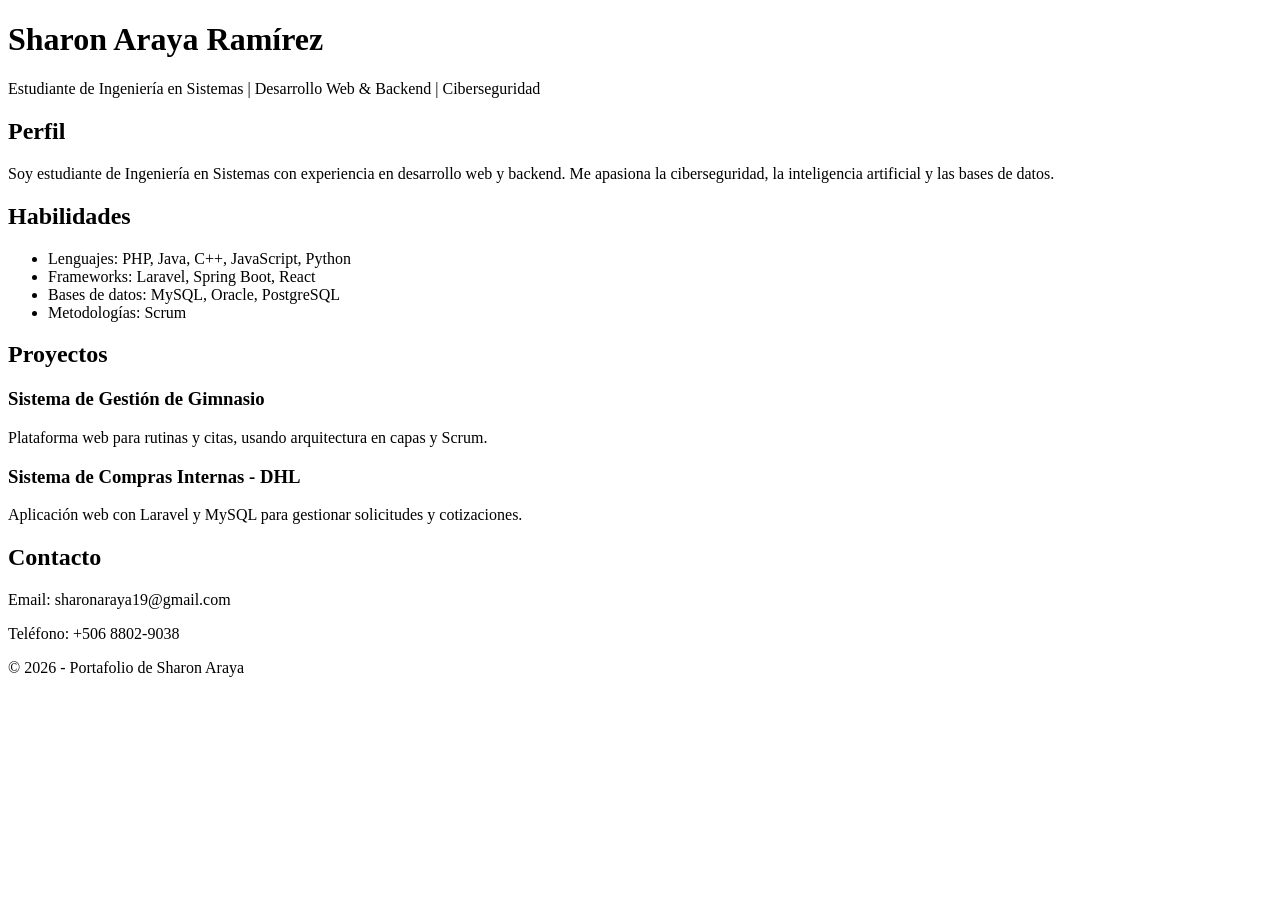
==== index.html @ aa50cae8 "index" ====
<!DOCTYPE html>
<html lang="es">
<head>
  <meta charset="UTF-8">
  <title>Portafolio - Sharon Araya</title>
</head>
<body>
  <header>
    <h1>Sharon Araya Ramírez</h1>
    <p>Estudiante de Ingeniería en Sistemas | Desarrollo Web & Backend | Ciberseguridad</p>
  </header>

  <section>
    <h2>Perfil</h2>
    <p>Soy estudiante de Ingeniería en Sistemas con experiencia en desarrollo web y backend. Me apasiona la ciberseguridad, la inteligencia artificial y las bases de datos.</p>
  </section>

  <section>
    <h2>Habilidades</h2>
    <ul>
      <li>Lenguajes: PHP, Java, C++, JavaScript, Python</li>
      <li>Frameworks: Laravel, Spring Boot, React</li>
      <li>Bases de datos: MySQL, Oracle, PostgreSQL</li>
      <li>Metodologías: Scrum</li>
    </ul>
  </section>

  <section>
    <h2>Proyectos</h2>
    <article>
      <h3>Sistema de Gestión de Gimnasio</h3>
      <p>Plataforma web para rutinas y citas, usando arquitectura en capas y Scrum.</p>
    </article>
    <article>
      <h3>Sistema de Compras Internas - DHL</h3>
      <p>Aplicación web con Laravel y MySQL para gestionar solicitudes y cotizaciones.</p>
    </article>
  </section>

  <section>
    <h2>Contacto</h2>
    <p>Email: sharonaraya19@gmail.com</p>
    <p>Teléfono: +506 8802-9038</p>
  </section>

  <footer>
    <p>© 2026 - Portafolio de Sharon Araya</p>
  </footer>
</body>
</html>
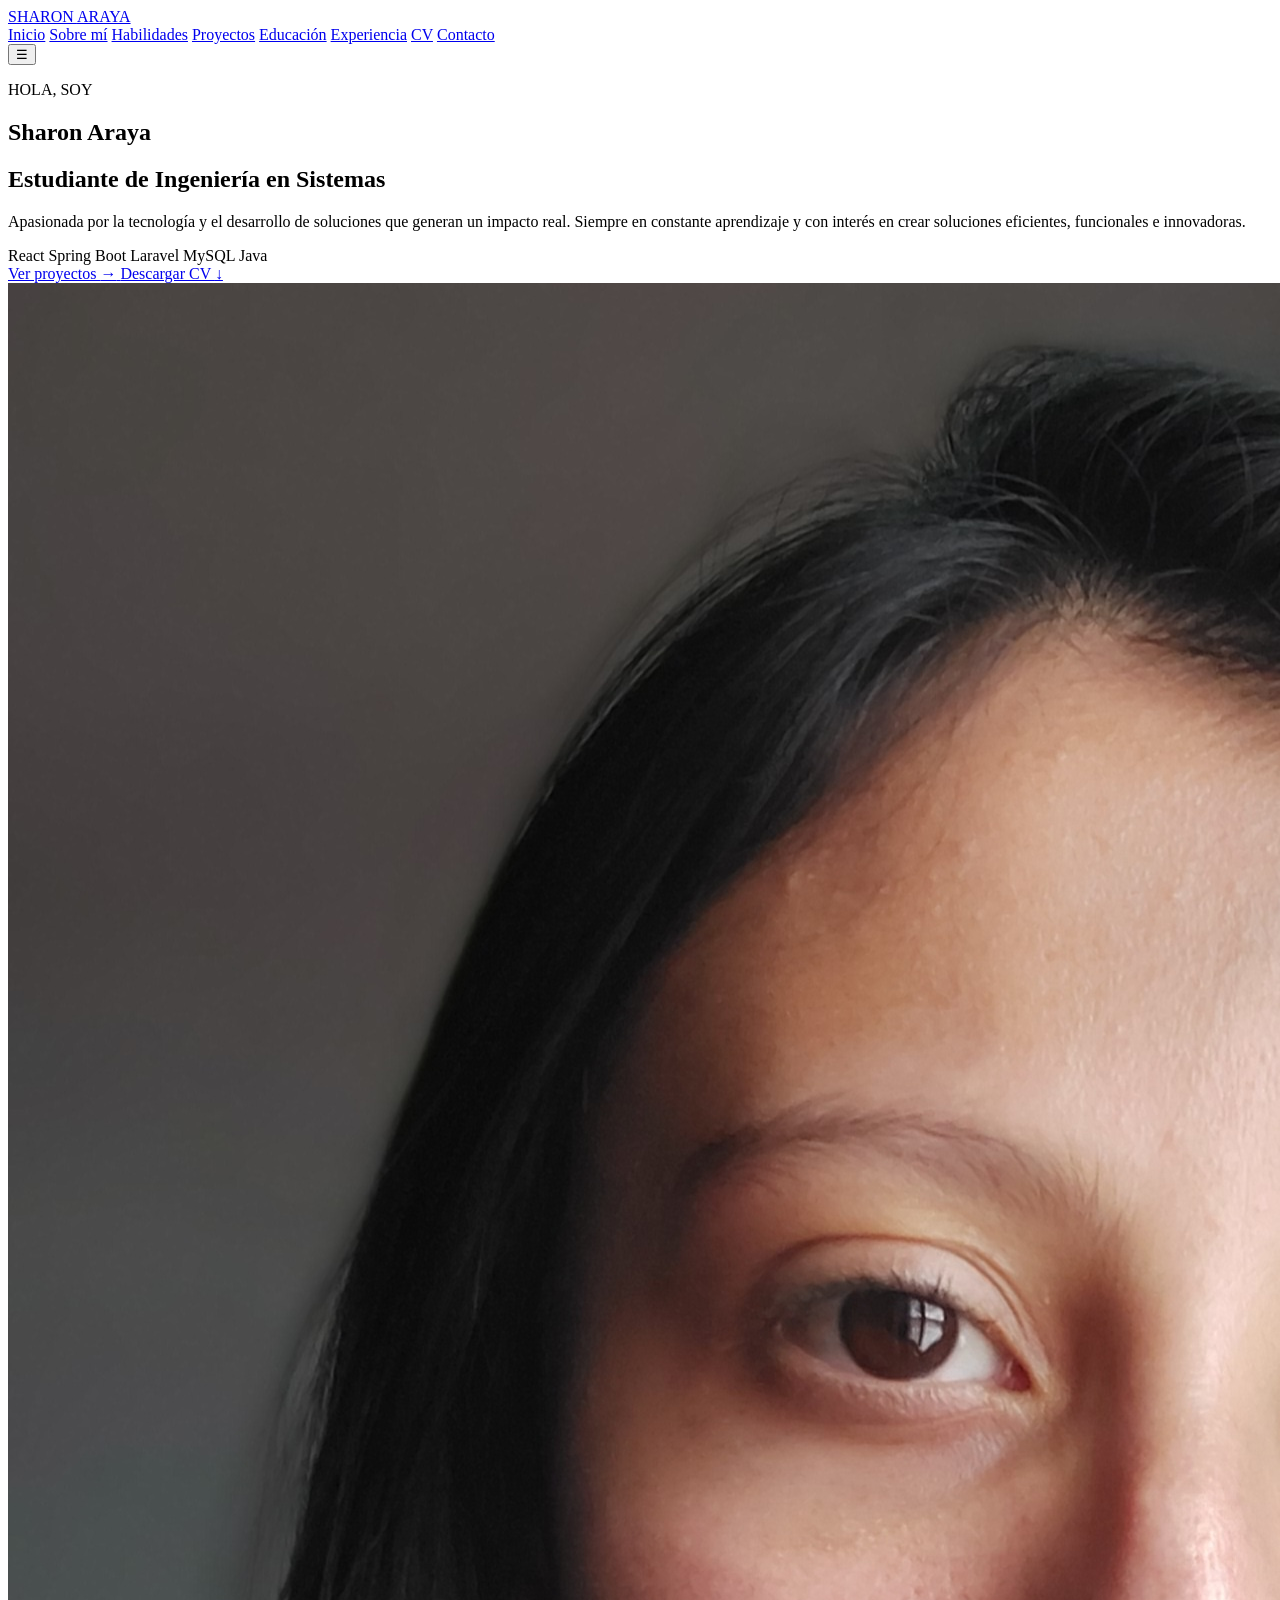
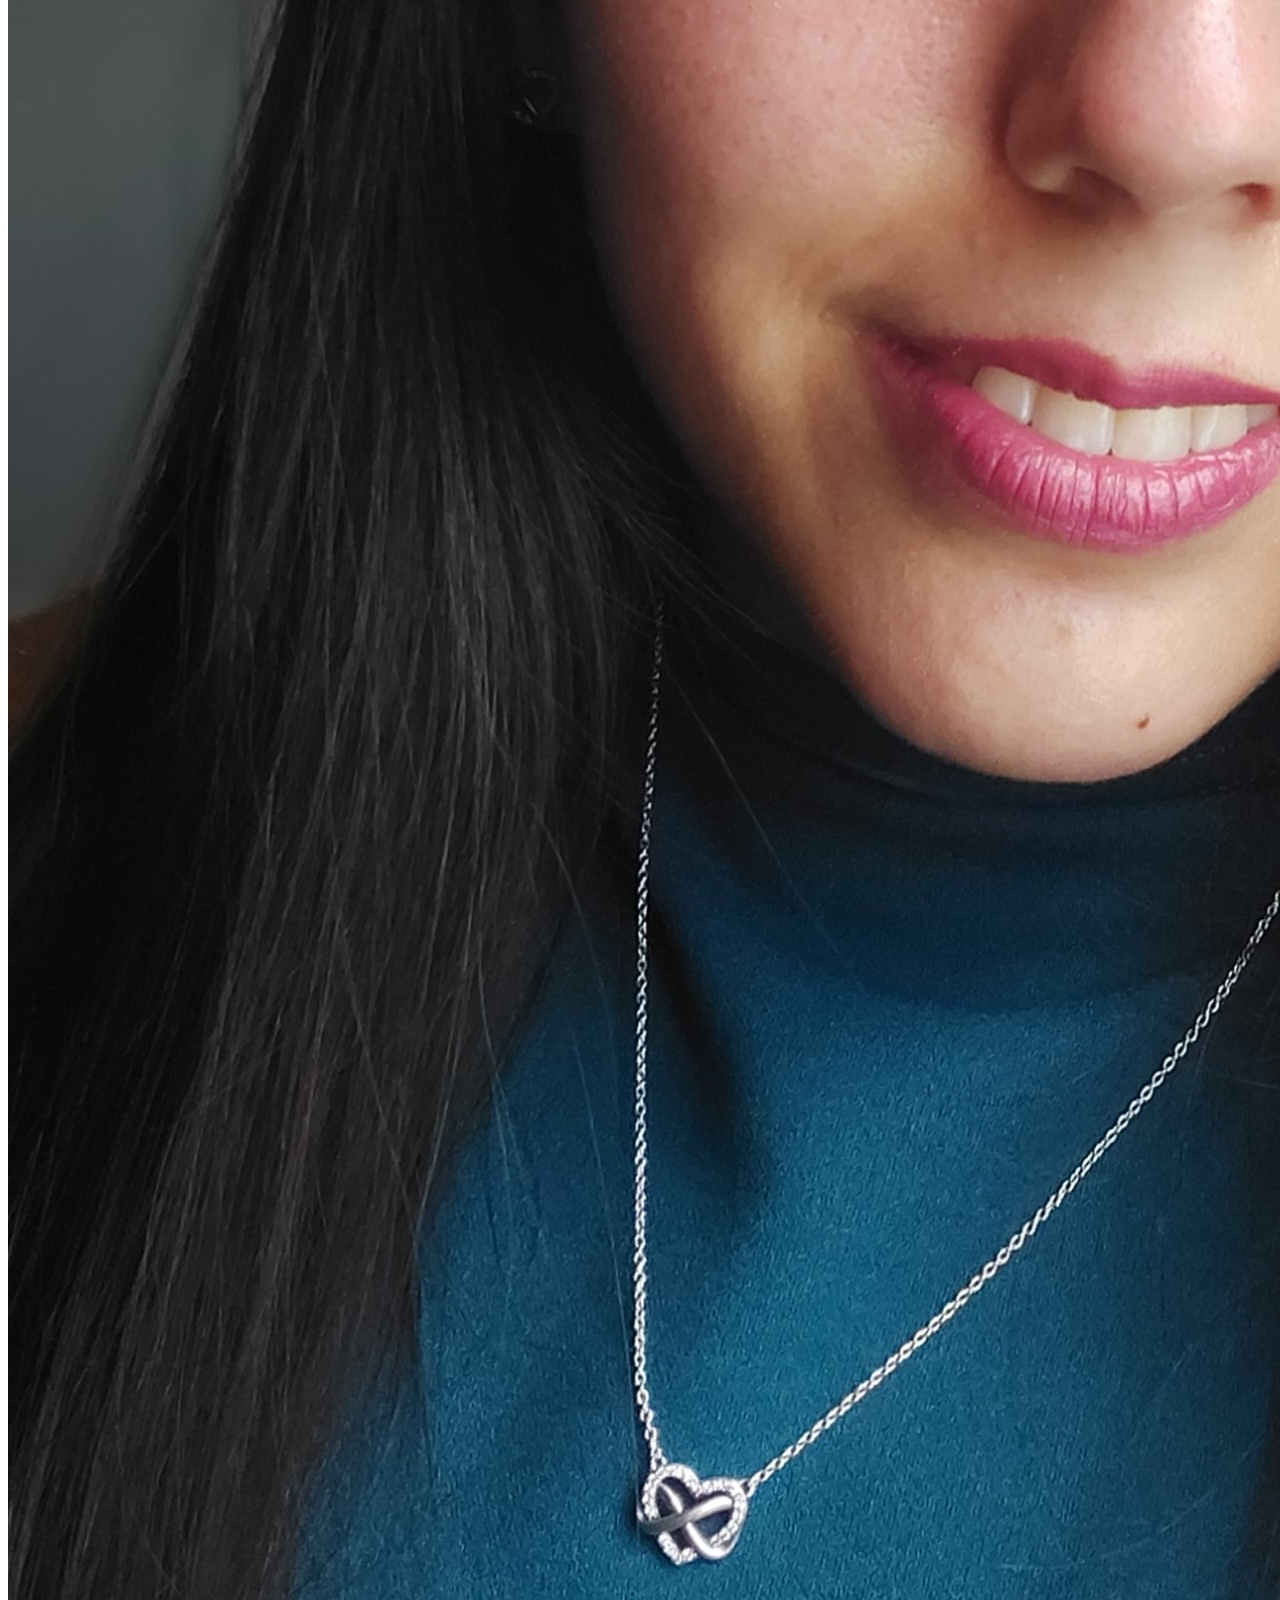
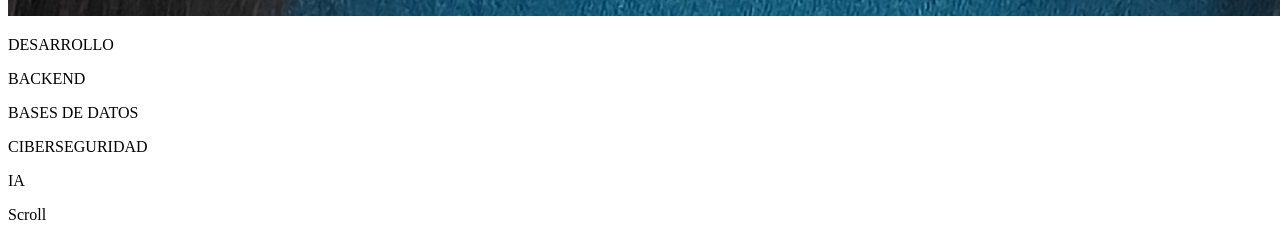
==== commit b842ae6e: "carpetas" ====
--- a/index.html
+++ b/index.html
@@ -1,50 +1,173 @@
 <!DOCTYPE html>
 <html lang="es">
 <head>
-  <meta charset="UTF-8">
-  <title>Portafolio - Sharon Araya</title>
+    <meta charset="UTF-8">
+    <meta name="viewport" content="width=device-width, initial-scale=1.0">
+
+    <title>Sharon Araya | Ingeniería en Sistemas</title>
+
+    <link rel="stylesheet" href="css/style.css">
+
+    <!-- Google Fonts -->
+    <link rel="preconnect" href="https://fonts.googleapis.com">
+    <link rel="preconnect" href="https://fonts.gstatic.com" crossorigin>
+
+    <link
+        href="https://fonts.googleapis.com/css2?family=Inter:wght@400;500;600;700;800&display=swap"
+        rel="stylesheet"
+    >
 </head>
+
 <body>
-  <header>
-    <h1>Sharon Araya Ramírez</h1>
-    <p>Estudiante de Ingeniería en Sistemas | Desarrollo Web & Backend | Ciberseguridad</p>
-  </header>
 
-  <section>
-    <h2>Perfil</h2>
-    <p>Soy estudiante de Ingeniería en Sistemas con experiencia en desarrollo web y backend. Me apasiona la ciberseguridad, la inteligencia artificial y las bases de datos.</p>
-  </section>
+    <!-- ================= NAVBAR ================= -->
 
-  <section>
-    <h2>Habilidades</h2>
-    <ul>
-      <li>Lenguajes: PHP, Java, C++, JavaScript, Python</li>
-      <li>Frameworks: Laravel, Spring Boot, React</li>
-      <li>Bases de datos: MySQL, Oracle, PostgreSQL</li>
-      <li>Metodologías: Scrum</li>
-    </ul>
-  </section>
+    <header class="navbar">
 
-  <section>
-    <h2>Proyectos</h2>
-    <article>
-      <h3>Sistema de Gestión de Gimnasio</h3>
-      <p>Plataforma web para rutinas y citas, usando arquitectura en capas y Scrum.</p>
-    </article>
-    <article>
-      <h3>Sistema de Compras Internas - DHL</h3>
-      <p>Aplicación web con Laravel y MySQL para gestionar solicitudes y cotizaciones.</p>
-    </article>
-  </section>
+        <a href="#" class="logo">
+            SHARON <span>ARAYA</span>
+        </a>
 
-  <section>
-    <h2>Contacto</h2>
-    <p>Email: sharonaraya19@gmail.com</p>
-    <p>Teléfono: +506 8802-9038</p>
-  </section>
+        <nav class="nav-links">
+            <a href="#inicio" class="active">Inicio</a>
+            <a href="#sobre-mi">Sobre mí</a>
+            <a href="#habilidades">Habilidades</a>
+            <a href="#proyectos">Proyectos</a>
+            <a href="#educacion">Educación</a>
+            <a href="#experiencia">Experiencia</a>
+            <a href="#cv">CV</a>
+            <a href="#contacto">Contacto</a>
+        </nav>
 
-  <footer>
-    <p>© 2026 - Portafolio de Sharon Araya</p>
-  </footer>
+        <button class="menu-button" aria-label="Abrir menú">
+            ☰
+        </button>
+
+    </header>
+
+
+    <!-- ================= INICIO ================= -->
+
+    <main>
+
+        <section class="hero" id="inicio">
+
+            <!-- Decoraciones -->
+
+            <div class="glow glow-one"></div>
+            <div class="glow glow-two"></div>
+
+            <div class="hero-grid"></div>
+
+
+            <!-- CONTENIDO -->
+
+            <div class="hero-content">
+
+                <p class="hero-intro">
+                    HOLA, SOY
+                </p>
+
+                <h1>
+                    Sharon <span>Araya</span>
+                </h1>
+
+                <h2>
+                    Estudiante de Ingeniería en Sistemas
+                </h2>
+
+                <p class="hero-description">
+                    Apasionada por la tecnología y el desarrollo de soluciones
+                    que generan un impacto real. Siempre en constante
+                    aprendizaje y con interés en crear soluciones eficientes,
+                    funcionales e innovadoras.
+                </p>
+
+
+                <!-- TECNOLOGÍAS -->
+
+                <div class="technologies">
+
+                    <span>React</span>
+                    <span>Spring Boot</span>
+                    <span>Laravel</span>
+                    <span>MySQL</span>
+                    <span>Java</span>
+
+                </div>
+
+
+                <!-- BOTONES -->
+
+                <div class="hero-buttons">
+
+                    <a href="#proyectos" class="btn btn-primary">
+                        Ver proyectos
+                        <span>→</span>
+                    </a>
+
+                    <a href="#" class="btn btn-secondary">
+                        Descargar CV
+                        <span>↓</span>
+                    </a>
+
+                </div>
+
+            </div>
+
+
+            <!-- ================= FOTO ================= -->
+
+            <div class="hero-image-container">
+
+                <div class="tech-line line-one"></div>
+                <div class="tech-line line-two"></div>
+
+                <div class="image-frame">
+
+                    <img
+                        src="images/foto.jpg"
+                        alt="Fotografía de Sharon Araya"
+                    >
+
+                </div>
+
+
+                <!-- TARJETA DE INFORMACIÓN -->
+
+                <div class="profile-card">
+
+                    <div class="card-line"></div>
+
+                    <p>DESARROLLO</p>
+                    <p>BACKEND</p>
+                    <p>BASES DE DATOS</p>
+                    <p>CIBERSEGURIDAD</p>
+                    <p>IA</p>
+
+                </div>
+
+            </div>
+
+
+            <!-- INDICADOR SCROLL -->
+
+            <div class="scroll-indicator">
+
+                <div class="mouse">
+                    <div class="wheel"></div>
+                </div>
+
+                <span>Scroll</span>
+
+            </div>
+
+        </section>
+
+    </main>
+
+
+    <script src="js/script.js"></script>
+
 </body>
-</html>
+</html>
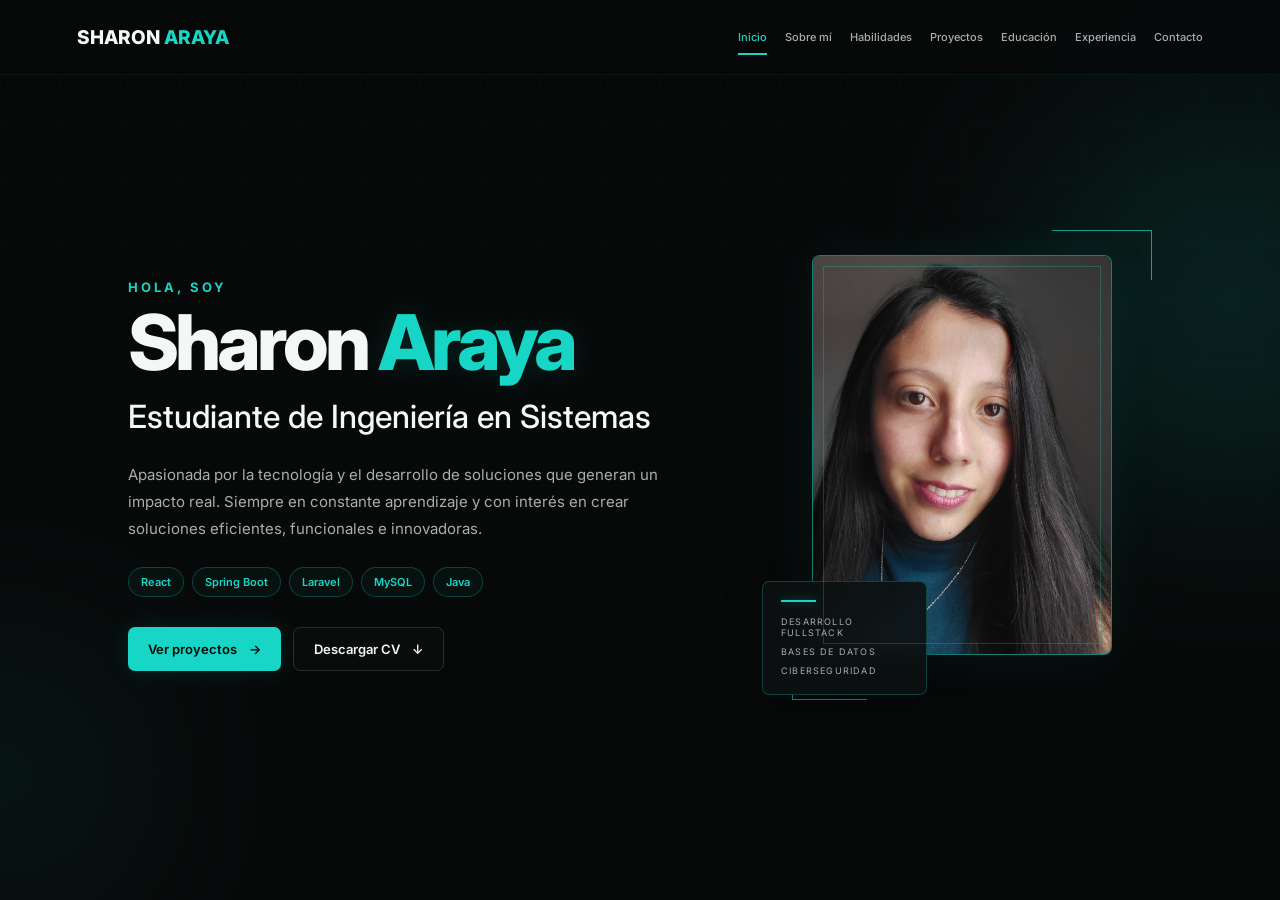
==== commit da23ba9d: "diseño de la pagina" ====
--- a/index.html
+++ b/index.html
@@ -7,6 +7,7 @@
     <title>Sharon Araya | Ingeniería en Sistemas</title>
 
     <link rel="stylesheet" href="css/style.css">
+    <link rel="stylesheet" href="css/header.css">
 
     <!-- Google Fonts -->
     <link rel="preconnect" href="https://fonts.googleapis.com">
@@ -20,30 +21,7 @@
 
 <body>
 
-    <!-- ================= NAVBAR ================= -->
-
-    <header class="navbar">
-
-        <a href="#" class="logo">
-            SHARON <span>ARAYA</span>
-        </a>
-
-        <nav class="nav-links">
-            <a href="#inicio" class="active">Inicio</a>
-            <a href="#sobre-mi">Sobre mí</a>
-            <a href="#habilidades">Habilidades</a>
-            <a href="#proyectos">Proyectos</a>
-            <a href="#educacion">Educación</a>
-            <a href="#experiencia">Experiencia</a>
-            <a href="#cv">CV</a>
-            <a href="#contacto">Contacto</a>
-        </nav>
-
-        <button class="menu-button" aria-label="Abrir menú">
-            ☰
-        </button>
-
-    </header>
+    <div data-header-mount></div>
 
 
     <!-- ================= INICIO ================= -->
@@ -101,12 +79,12 @@
 
                 <div class="hero-buttons">
 
-                    <a href="#proyectos" class="btn btn-primary">
+                    <a href="pages/proyectos.html" class="btn btn-primary">
                         Ver proyectos
                         <span>→</span>
                     </a>
 
-                    <a href="#" class="btn btn-secondary">
+                    <a href="documents/CV%20SHARON%20ARAYA%20RAMIREZ.pdf" class="btn btn-secondary" download="CV-Sharon-Araya-Ramirez.pdf">
                         Descargar CV
                         <span>↓</span>
                     </a>
@@ -139,34 +117,22 @@
 
                     <div class="card-line"></div>
 
-                    <p>DESARROLLO</p>
-                    <p>BACKEND</p>
+                    <p>DESARROLLO FULLSTACK</p>
                     <p>BASES DE DATOS</p>
                     <p>CIBERSEGURIDAD</p>
-                    <p>IA</p>
+                
 
                 </div>
 
             </div>
 
 
-            <!-- INDICADOR SCROLL -->
-
-            <div class="scroll-indicator">
-
-                <div class="mouse">
-                    <div class="wheel"></div>
-                </div>
-
-                <span>Scroll</span>
-
-            </div>
-
         </section>
 
     </main>
 
 
+    <script src="js/header-loader.js"></script>
     <script src="js/script.js"></script>
 
 </body>
--- a/css/style.css
+++ b/css/style.css
@@ -0,0 +1,645 @@
+/* ==================================================
+   VARIABLES
+================================================== */
+
+:root {
+
+    --black: #070909;
+    --black-light: #0d1111;
+    --black-card: #101616;
+
+    --turquoise: #18d6c5;
+    --turquoise-dark: #0fa89b;
+
+    --white: #f5f7f7;
+    --gray: #a5afae;
+    --gray-dark: #26302f;
+
+}
+
+
+/* ==================================================
+   RESET
+================================================== */
+
+* {
+    margin: 0;
+    padding: 0;
+    box-sizing: border-box;
+}
+
+html {
+    scroll-behavior: smooth;
+}
+
+body {
+
+    background: var(--black);
+
+    color: var(--white);
+
+    font-family: "Inter", sans-serif;
+
+    min-height: 100vh;
+
+    overflow-x: hidden;
+}
+
+a {
+    text-decoration: none;
+    color: inherit;
+}
+
+
+/* ==================================================
+   HERO
+================================================== */
+
+.hero {
+
+    position: relative;
+
+    min-height: 100vh;
+
+    display: flex;
+
+    align-items: center;
+
+    justify-content: space-between;
+
+    gap: 80px;
+
+    padding: 130px 10% 80px;
+
+    overflow: hidden;
+}
+
+
+/* ==================================================
+   GRID DECORATIVO
+================================================== */
+
+.hero-grid {
+
+    position: absolute;
+
+    inset: 0;
+
+    background-image:
+        linear-gradient(
+            rgba(24, 214, 197, 0.025) 1px,
+            transparent 1px
+        ),
+        linear-gradient(
+            90deg,
+            rgba(24, 214, 197, 0.025) 1px,
+            transparent 1px
+        );
+
+    background-size: 60px 60px;
+
+    mask-image: linear-gradient(
+        to bottom,
+        black,
+        transparent
+    );
+
+    pointer-events: none;
+}
+
+
+/* ==================================================
+   GLOW
+================================================== */
+
+.glow {
+
+    position: absolute;
+
+    border-radius: 50%;
+
+    filter: blur(100px);
+
+    opacity: 0.12;
+
+    pointer-events: none;
+}
+
+.glow-one {
+
+    width: 400px;
+    height: 400px;
+
+    background: var(--turquoise);
+
+    right: -150px;
+    top: 100px;
+}
+
+.glow-two {
+
+    width: 250px;
+    height: 250px;
+
+    background: var(--turquoise-dark);
+
+    left: -120px;
+    bottom: 0;
+}
+
+
+/* ==================================================
+   HERO CONTENT
+================================================== */
+
+.hero-content {
+
+    position: relative;
+
+    z-index: 2;
+
+    max-width: 650px;
+}
+
+
+/* INTRO */
+
+.hero-intro {
+
+    color: var(--turquoise);
+
+    font-size: 13px;
+
+    font-weight: 700;
+
+    letter-spacing: 3px;
+
+    margin-bottom: 12px;
+}
+
+
+/* NAME */
+
+.hero h1 {
+
+    font-size: clamp(55px, 6vw, 88px);
+
+    line-height: 0.95;
+
+    letter-spacing: -4px;
+
+    font-weight: 800;
+
+    margin-bottom: 18px;
+}
+
+.hero h1 span {
+
+    color: var(--turquoise);
+
+    text-shadow:
+        0 0 30px rgba(24, 214, 197, 0.15);
+}
+
+
+/* PROFESSION */
+
+.hero h2 {
+
+    font-size: clamp(22px, 2.5vw, 34px);
+
+    font-weight: 500;
+
+    line-height: 1.2;
+
+    color: var(--white);
+
+    margin-bottom: 25px;
+}
+
+
+/* DESCRIPTION */
+
+.hero-description {
+
+    color: var(--gray);
+
+    font-size: 15px;
+
+    line-height: 1.8;
+
+    max-width: 600px;
+
+    margin-bottom: 25px;
+}
+
+
+/* ==================================================
+   TECHNOLOGIES
+================================================== */
+
+.technologies {
+
+    display: flex;
+
+    flex-wrap: wrap;
+
+    gap: 8px;
+
+    margin-bottom: 30px;
+}
+
+.technologies span {
+
+    padding: 7px 12px;
+
+    border: 1px solid rgba(24, 214, 197, 0.25);
+
+    border-radius: 30px;
+
+    color: var(--turquoise);
+
+    background: rgba(24, 214, 197, 0.04);
+
+    font-size: 11px;
+
+    font-weight: 600;
+
+    transition: 0.3s ease;
+}
+
+.technologies span:hover {
+
+    background: var(--turquoise);
+
+    color: var(--black);
+
+    transform: translateY(-2px);
+}
+
+
+/* ==================================================
+   BUTTONS
+================================================== */
+
+.hero-buttons {
+
+    display: flex;
+
+    gap: 12px;
+
+    flex-wrap: wrap;
+}
+
+.btn {
+
+    display: inline-flex;
+
+    align-items: center;
+
+    gap: 12px;
+
+    padding: 13px 20px;
+
+    border-radius: 7px;
+
+    font-size: 13px;
+
+    font-weight: 600;
+
+    transition: 0.3s ease;
+}
+
+
+/* PRIMARY */
+
+.btn-primary {
+
+    background: var(--turquoise);
+
+    color: var(--black);
+
+    box-shadow:
+        0 0 25px rgba(24, 214, 197, 0.12);
+}
+
+.btn-primary:hover {
+
+    transform: translateY(-3px);
+
+    box-shadow:
+        0 8px 30px rgba(24, 214, 197, 0.22);
+}
+
+
+/* SECONDARY */
+
+.btn-secondary {
+
+    border: 1px solid var(--gray-dark);
+
+    color: var(--white);
+
+    background: rgba(255,255,255,0.01);
+}
+
+.btn-secondary:hover {
+
+    border-color: var(--turquoise);
+
+    color: var(--turquoise);
+
+    transform: translateY(-3px);
+}
+
+
+/* ==================================================
+   IMAGE
+================================================== */
+
+.hero-image-container {
+
+    position: relative;
+
+    width: 390px;
+
+    min-width: 390px;
+
+    height: 490px;
+
+    z-index: 2;
+}
+
+
+/* IMAGE FRAME */
+
+.image-frame {
+
+    position: absolute;
+
+    right: 40px;
+
+    top: 25px;
+
+    width: 300px;
+
+    height: 400px;
+
+    overflow: hidden;
+
+    border: 1px solid rgba(24, 214, 197, 0.55);
+
+    border-radius: 8px;
+
+    background: var(--black-card);
+
+    box-shadow:
+        0 0 50px rgba(24, 214, 197, 0.07);
+}
+
+
+/* Imagen */
+
+.image-frame img {
+
+    width: 100%;
+
+    height: 100%;
+
+    object-fit: cover;
+
+    display: block;
+
+    filter: saturate(0.9);
+}
+
+
+/* Borde decorativo */
+
+.image-frame::before {
+
+    content: "";
+
+    position: absolute;
+
+    inset: 10px;
+
+    border: 1px solid rgba(24, 214, 197, 0.25);
+
+    z-index: 2;
+
+    pointer-events: none;
+}
+
+
+/* ==================================================
+   PROFILE CARD
+================================================== */
+
+.profile-card {
+
+    position: absolute;
+
+    bottom: 25px;
+
+    left: 0;
+
+    width: 165px;
+
+    padding: 18px;
+
+    background: rgba(13, 17, 17, 0.92);
+
+    border: 1px solid rgba(24, 214, 197, 0.25);
+
+    border-radius: 7px;
+
+    backdrop-filter: blur(10px);
+
+    box-shadow:
+        0 15px 40px rgba(0,0,0,0.3);
+}
+
+.profile-card p {
+
+    font-size: 9px;
+
+    color: var(--gray);
+
+    letter-spacing: 1.2px;
+
+    margin-bottom: 8px;
+}
+
+.profile-card p:last-child {
+
+    margin-bottom: 0;
+}
+
+.card-line {
+
+    width: 35px;
+
+    height: 2px;
+
+    background: var(--turquoise);
+
+    margin-bottom: 14px;
+
+    box-shadow:
+        0 0 10px rgba(24, 214, 197, 0.5);
+}
+
+
+/* ==================================================
+   TECH LINES
+================================================== */
+
+.tech-line {
+
+    position: absolute;
+
+    border: 1px solid var(--turquoise);
+
+    opacity: 0.7;
+}
+
+.line-one {
+
+    width: 100px;
+
+    height: 50px;
+
+    right: 0;
+
+    top: 0;
+
+    border-left: none;
+
+    border-bottom: none;
+}
+
+.line-two {
+
+    width: 75px;
+
+    height: 45px;
+
+    left: 30px;
+
+    bottom: 20px;
+
+    border-right: none;
+
+    border-top: none;
+}
+
+
+/* ==================================================
+   RESPONSIVE
+================================================== */
+
+@media (max-width: 1050px) {
+
+    .hero {
+
+        padding-left: 6%;
+        padding-right: 6%;
+
+        gap: 40px;
+    }
+
+    .hero-image-container {
+
+        width: 330px;
+        min-width: 330px;
+    }
+
+    .image-frame {
+
+        width: 260px;
+        height: 360px;
+    }
+
+}
+
+
+@media (max-width: 850px) {
+
+    .hero {
+
+        flex-direction: column;
+
+        justify-content: center;
+
+        text-align: center;
+
+        padding-top: 130px;
+
+        gap: 60px;
+    }
+
+    .hero-content {
+
+        max-width: 700px;
+    }
+
+    .hero-description {
+
+        margin-left: auto;
+        margin-right: auto;
+    }
+
+    .technologies {
+
+        justify-content: center;
+    }
+
+    .hero-buttons {
+
+        justify-content: center;
+    }
+
+    .hero-image-container {
+
+        width: 330px;
+
+        min-width: 330px;
+
+        height: 420px;
+    }
+
+}
+
+
+@media (max-width: 500px) {
+
+    .hero {
+
+        padding-left: 5%;
+
+        padding-right: 5%;
+    }
+
+    .hero h1 {
+
+        font-size: 52px;
+
+        letter-spacing: -3px;
+    }
+
+    .hero h2 {
+
+        font-size: 22px;
+    }
+
+    .hero-description {
+
+        font-size: 14px;
+    }
+
+    .hero-image-container {
+
+        transform: scale(0.9);
+    }
+}
--- a/css/header.css
+++ b/css/header.css
@@ -0,0 +1,132 @@
+:root {
+    --header-black: #070909;
+    --header-turquoise: #18d6c5;
+    --header-gray: #a5afae;
+}
+
+.navbar {
+    position: relative;
+    z-index: 1000;
+    display: flex;
+    width: 100%;
+    min-height: 75px;
+    align-items: center;
+    justify-content: space-between;
+    gap: 20px;
+    padding: 0 clamp(24px, 5vw, 48px);
+}
+
+.navbar--home {
+    position: fixed;
+    top: 0;
+    left: 0;
+    height: 75px;
+    min-height: 75px;
+    padding: 0 6%;
+    border-bottom: 1px solid rgba(24, 214, 197, 0.08);
+    background: rgba(7, 9, 9, 0.82);
+    backdrop-filter: blur(12px);
+}
+
+.logo {
+    flex-shrink: 0;
+    color: var(--white, #f5f7f7);
+    font-size: 19px;
+    font-weight: 800;
+}
+
+.logo span,
+.nav-links a:hover,
+.nav-links a.active {
+    color: var(--header-turquoise);
+}
+
+.nav-links {
+    display: flex;
+    align-items: center;
+    gap: clamp(10px, 1.5vw, 18px);
+}
+
+.nav-links a {
+    position: relative;
+    color: var(--header-gray);
+    font-size: 11px;
+    font-weight: 500;
+    white-space: nowrap;
+    transition: color 0.2s ease;
+}
+
+.nav-links a.active::after {
+    position: absolute;
+    right: 0;
+    bottom: -11px;
+    left: 0;
+    height: 2px;
+    background: var(--header-turquoise);
+    content: "";
+}
+
+.menu-button {
+    display: none;
+    border: 0;
+    background: transparent;
+    color: var(--header-turquoise);
+    cursor: pointer;
+    font-size: 25px;
+}
+
+@media (max-width: 1050px) {
+    .nav-links {
+        gap: 10px;
+    }
+
+    .nav-links a {
+        font-size: 10px;
+    }
+}
+
+@media (max-width: 850px) {
+    .nav-links {
+        display: none;
+    }
+
+    .nav-links.mobile-active {
+        position: absolute;
+        top: 100%;
+        left: 0;
+        display: flex;
+        width: 100%;
+        flex-direction: column;
+        align-items: center;
+        gap: 20px;
+        padding: 25px;
+        border-bottom: 1px solid rgba(24, 214, 197, 0.15);
+        background: rgba(7, 9, 9, 0.98);
+    }
+
+    .nav-links.mobile-active a {
+        font-size: 12px;
+    }
+
+    .menu-button {
+        display: block;
+    }
+}
+
+@media (max-width: 760px) {
+    .navbar {
+        min-height: 68px;
+        padding: 0 20px;
+    }
+
+    .navbar--home {
+        height: 75px;
+        min-height: 75px;
+    }
+}
+
+@media (max-width: 500px) {
+    .navbar--home {
+        padding: 0 5%;
+    }
+}
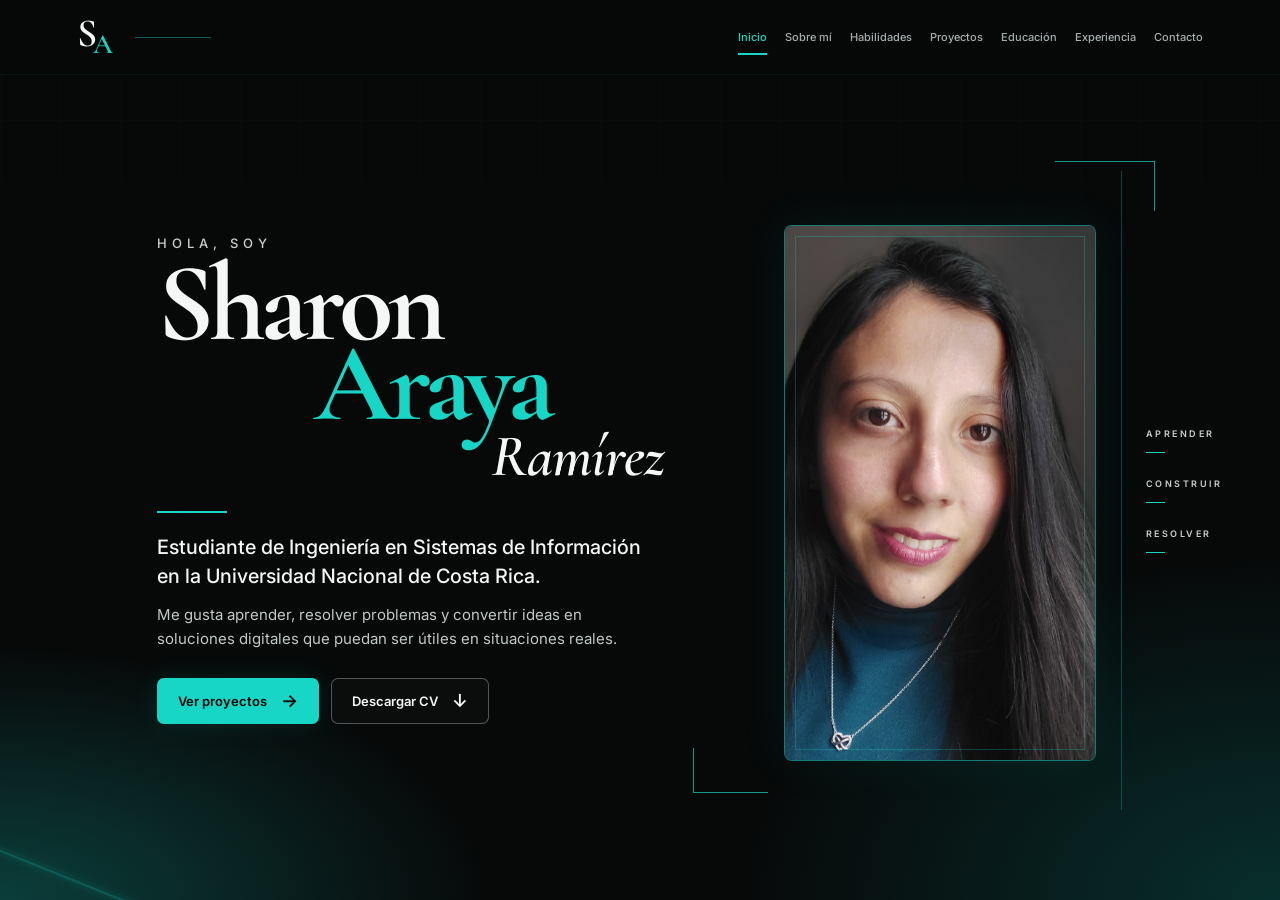
==== commit 7c3672be: "mejoras inicio" ====
--- a/index.html
+++ b/index.html
@@ -1,139 +1,73 @@
-<!DOCTYPE html>
-<html lang="es">
-<head>
-    <meta charset="UTF-8">
-    <meta name="viewport" content="width=device-width, initial-scale=1.0">
-
-    <title>Sharon Araya | Ingeniería en Sistemas</title>
-
-    <link rel="stylesheet" href="css/style.css">
-    <link rel="stylesheet" href="css/header.css">
-
-    <!-- Google Fonts -->
-    <link rel="preconnect" href="https://fonts.googleapis.com">
-    <link rel="preconnect" href="https://fonts.gstatic.com" crossorigin>
-
-    <link
-        href="https://fonts.googleapis.com/css2?family=Inter:wght@400;500;600;700;800&display=swap"
-        rel="stylesheet"
-    >
-</head>
-
-<body>
-
-    <div data-header-mount></div>
-
-
-    <!-- ================= INICIO ================= -->
-
-    <main>
-
-        <section class="hero" id="inicio">
-
-            <!-- Decoraciones -->
-
-            <div class="glow glow-one"></div>
-            <div class="glow glow-two"></div>
-
-            <div class="hero-grid"></div>
-
-
-            <!-- CONTENIDO -->
-
-            <div class="hero-content">
-
-                <p class="hero-intro">
-                    HOLA, SOY
-                </p>
-
-                <h1>
-                    Sharon <span>Araya</span>
-                </h1>
-
-                <h2>
-                    Estudiante de Ingeniería en Sistemas
-                </h2>
-
-                <p class="hero-description">
-                    Apasionada por la tecnología y el desarrollo de soluciones
-                    que generan un impacto real. Siempre en constante
-                    aprendizaje y con interés en crear soluciones eficientes,
-                    funcionales e innovadoras.
-                </p>
-
-
-                <!-- TECNOLOGÍAS -->
-
-                <div class="technologies">
-
-                    <span>React</span>
-                    <span>Spring Boot</span>
-                    <span>Laravel</span>
-                    <span>MySQL</span>
-                    <span>Java</span>
-
-                </div>
-
-
-                <!-- BOTONES -->
-
-                <div class="hero-buttons">
-
-                    <a href="pages/proyectos.html" class="btn btn-primary">
-                        Ver proyectos
-                        <span>→</span>
-                    </a>
-
-                    <a href="documents/CV%20SHARON%20ARAYA%20RAMIREZ.pdf" class="btn btn-secondary" download="CV-Sharon-Araya-Ramirez.pdf">
-                        Descargar CV
-                        <span>↓</span>
-                    </a>
-
-                </div>
-
-            </div>
-
-
-            <!-- ================= FOTO ================= -->
-
-            <div class="hero-image-container">
-
-                <div class="tech-line line-one"></div>
-                <div class="tech-line line-two"></div>
-
-                <div class="image-frame">
-
-                    <img
-                        src="images/foto.jpg"
-                        alt="Fotografía de Sharon Araya"
-                    >
-
-                </div>
-
-
-                <!-- TARJETA DE INFORMACIÓN -->
-
-                <div class="profile-card">
-
-                    <div class="card-line"></div>
-
-                    <p>DESARROLLO FULLSTACK</p>
-                    <p>BASES DE DATOS</p>
-                    <p>CIBERSEGURIDAD</p>
-                
-
-                </div>
-
-            </div>
-
-
-        </section>
-
-    </main>
-
-
-    <script src="js/header-loader.js"></script>
-    <script src="js/script.js"></script>
-
-</body>
-</html>+<!DOCTYPE html>
+<html lang="es">
+<head>
+    <meta charset="UTF-8">
+    <meta name="viewport" content="width=device-width, initial-scale=1.0">
+    <meta name="description" content="Portafolio de Sharon Araya Ramírez, estudiante de Ingeniería en Sistemas de Información en la Universidad Nacional de Costa Rica.">
+    <title>Sharon Araya | Ingeniería en Sistemas</title>
+
+    <link rel="stylesheet" href="css/style.css">
+    <link rel="stylesheet" href="css/header.css">
+    <link rel="preconnect" href="https://fonts.googleapis.com">
+    <link rel="preconnect" href="https://fonts.gstatic.com" crossorigin>
+    <link
+        href="https://fonts.googleapis.com/css2?family=Cormorant+Garamond:ital,wght@0,600;0,700;1,600&family=Inter:wght@400;500;600;700;800&display=swap"
+        rel="stylesheet"
+    >
+</head>
+<body>
+    <div data-header-mount></div>
+
+    <main>
+        <section class="hero" id="inicio" aria-labelledby="hero-title">
+            <div class="hero-grid" aria-hidden="true"></div>
+
+            <div class="hero-content">
+                <p class="hero-intro">HOLA, SOY</p>
+                <h1 class="hero-name" id="hero-title">
+                    <span class="name-first">Sharon</span>
+                    <span class="name-last">Araya</span>
+                    <span class="name-surname">Ramírez</span>
+                </h1>
+
+                <div class="hero-accent" aria-hidden="true"></div>
+
+                <h2>
+                    Estudiante de Ingeniería en Sistemas de Información
+                    en la Universidad Nacional de Costa Rica.
+                </h2>
+                <p class="hero-description">
+                    Me gusta aprender, resolver problemas y convertir ideas en
+                    soluciones digitales que puedan ser útiles en situaciones reales.
+                </p>
+
+                <div class="hero-buttons">
+                    <a href="pages/proyectos.html" class="btn btn-primary">
+                        Ver proyectos <span aria-hidden="true">→</span>
+                    </a>
+                    <a href="documents/CV%20SHARON%20ARAYA%20RAMIREZ.pdf" class="btn btn-secondary" download="CV-Sharon-Araya-Ramirez.pdf">
+                        Descargar CV <span aria-hidden="true">↓</span>
+                    </a>
+                </div>
+            </div>
+
+            <div class="hero-image-container" aria-label="Fotografía de Sharon Araya Ramírez">
+                <div class="tech-line line-one" aria-hidden="true"></div>
+                <div class="tech-line line-two" aria-hidden="true"></div>
+                <div class="image-frame">
+                    <img src="images/foto.jpg" alt="Sharon Araya Ramírez">
+                </div>
+            </div>
+
+            <aside class="hero-side-note" aria-label="Mi enfoque">
+                <span>APRENDER</span>
+                <span>CONSTRUIR</span>
+                <span>RESOLVER</span>
+            </aside>
+        </section>
+    </main>
+
+    <script src="js/header-loader.js"></script>
+    <script src="js/script.js"></script>
+</body>
+</html>
--- a/css/style.css
+++ b/css/style.css
@@ -1,31 +1,17 @@
-/* ==================================================
-   VARIABLES
-================================================== */
-
 :root {
-
     --black: #070909;
     --black-light: #0d1111;
-    --black-card: #101616;
-
     --turquoise: #18d6c5;
     --turquoise-dark: #0fa89b;
-
     --white: #f5f7f7;
     --gray: #a5afae;
     --gray-dark: #26302f;
-
-}
-
-
-/* ==================================================
-   RESET
-================================================== */
+}
 
 * {
+    box-sizing: border-box;
     margin: 0;
     padding: 0;
-    box-sizing: border-box;
 }
 
 html {
@@ -33,613 +19,411 @@
 }
 
 body {
-
+    min-height: 100vh;
+    overflow-x: hidden;
     background: var(--black);
-
     color: var(--white);
-
     font-family: "Inter", sans-serif;
-
-    min-height: 100vh;
-
-    overflow-x: hidden;
 }
 
 a {
+    color: inherit;
     text-decoration: none;
-    color: inherit;
-}
-
-
-/* ==================================================
-   HERO
-================================================== */
+}
 
 .hero {
-
     position: relative;
-
-    min-height: 100vh;
-
     display: flex;
-
+    min-height: 100svh;
     align-items: center;
-
-    justify-content: space-between;
-
-    gap: 80px;
-
-    padding: 130px 10% 80px;
-
+    gap: clamp(30px, 5vw, 78px);
     overflow: hidden;
-}
-
-
-/* ==================================================
-   GRID DECORATIVO
-================================================== */
+    padding: 105px 12.3% 54px;
+    isolation: isolate;
+    background:
+        radial-gradient(ellipse 38% 28% at 0% 100%, rgba(15, 125, 118, 0.46), transparent 100%),
+        radial-gradient(ellipse 42% 38% at 100% 100%, rgba(8, 103, 98, 0.4), transparent 100%);
+}
 
 .hero-grid {
-
-    position: absolute;
-
+    position: absolute;
+    z-index: -2;
     inset: 0;
-
     background-image:
-        linear-gradient(
-            rgba(24, 214, 197, 0.025) 1px,
-            transparent 1px
-        ),
-        linear-gradient(
-            90deg,
-            rgba(24, 214, 197, 0.025) 1px,
-            transparent 1px
-        );
-
+        linear-gradient(rgba(24, 214, 197, 0.018) 1px, transparent 1px),
+        linear-gradient(90deg, rgba(24, 214, 197, 0.018) 1px, transparent 1px);
     background-size: 60px 60px;
-
-    mask-image: linear-gradient(
-        to bottom,
-        black,
-        transparent
-    );
-
+    mask-image: linear-gradient(to bottom, #000 5%, transparent 96%);
     pointer-events: none;
 }
 
-
-/* ==================================================
-   GLOW
-================================================== */
-
-.glow {
-
-    position: absolute;
-
-    border-radius: 50%;
-
-    filter: blur(100px);
-
-    opacity: 0.12;
-
+.hero::after {
+    position: absolute;
+    z-index: -1;
+    bottom: 58px;
+    left: -24px;
+    width: min(23vw, 250px);
+    height: 2px;
+    transform: rotate(22deg);
+    transform-origin: left center;
+    background: rgba(24, 214, 197, 0.24);
+    box-shadow: 0 0 7px 1px rgba(24, 214, 197, 0.18);
+    filter: blur(0.7px);
+    content: "";
     pointer-events: none;
 }
 
-.glow-one {
-
-    width: 400px;
-    height: 400px;
-
+.hero-content {
+    position: relative;
+    z-index: 2;
+    width: min(54%, 660px);
+    flex: 0 0 min(54%, 660px);
+    padding-top: 8px;
+}
+
+.hero-intro {
+    margin-bottom: 13px;
+    color: #c9d0cf;
+    font-size: 13px;
+    font-weight: 500;
+    letter-spacing: 5px;
+}
+
+.hero-name {
+    display: flex;
+    flex-direction: column;
+    margin-bottom: 28px;
+    font-family: "Cormorant Garamond", Georgia, serif;
+    font-size: clamp(78px, 8.7vw, 126px);
+    font-weight: 700;
+    letter-spacing: -5px;
+    line-height: 0.72;
+}
+
+.hero-name span {
+    display: block;
+}
+
+.name-first {
+    color: var(--white);
+}
+
+.name-last {
+    margin-left: 30%;
+    color: var(--turquoise);
+}
+
+.name-surname {
+    align-self: flex-end;
+    margin-top: 6px;
+    margin-right: 3%;
+    color: var(--white);
+    font-size: 0.53em;
+    font-style: italic;
+    font-weight: 600;
+    letter-spacing: -1px;
+    line-height: 0.9;
+}
+
+.hero-accent {
+    width: 70px;
+    height: 2px;
+    margin-bottom: 20px;
     background: var(--turquoise);
-
-    right: -150px;
-    top: 100px;
-}
-
-.glow-two {
-
-    width: 250px;
-    height: 250px;
-
-    background: var(--turquoise-dark);
-
-    left: -120px;
+}
+
+.hero h2 {
+    max-width: 500px;
+    margin-bottom: 12px;
+    color: var(--white);
+    font-size: clamp(17px, 1.55vw, 21px);
+    font-weight: 500;
+    line-height: 1.45;
+}
+
+.hero-description {
+    max-width: 470px;
+    margin-bottom: 26px;
+    color: #c1c9c8;
+    font-size: 15px;
+    line-height: 1.65;
+}
+
+.hero-buttons {
+    display: flex;
+    flex-wrap: wrap;
+    gap: 12px;
+}
+
+.btn {
+    display: inline-flex;
+    min-height: 46px;
+    align-items: center;
+    justify-content: center;
+    gap: 14px;
+    padding: 12px 20px;
+    border: 1px solid transparent;
+    border-radius: 7px;
+    font-size: 13px;
+    font-weight: 600;
+    transition: transform 0.2s ease, border-color 0.2s ease, background-color 0.2s ease, box-shadow 0.2s ease;
+}
+
+.btn span {
+    font-size: 18px;
+    line-height: 1;
+}
+
+.btn-primary {
+    background: var(--turquoise);
+    color: var(--black);
+    box-shadow: 0 0 25px rgba(24, 214, 197, 0.12);
+}
+
+.btn-primary:hover {
+    transform: translateY(-3px);
+    box-shadow: 0 8px 30px rgba(24, 214, 197, 0.22);
+}
+
+.btn-secondary {
+    border-color: rgba(165, 175, 174, 0.45);
+    background: rgba(255, 255, 255, 0.02);
+    color: var(--white);
+}
+
+.btn-secondary:hover {
+    transform: translateY(-3px);
+    border-color: var(--turquoise);
+    color: var(--turquoise);
+}
+
+.hero-image-container {
+    position: relative;
+    z-index: 1;
+    width: min(41vw, 500px);
+    height: min(70vh, 570px);
+    min-height: 410px;
+    flex: 1 1 41%;
+}
+
+.image-frame {
+    position: absolute;
+    right: 7%;
     bottom: 0;
-}
-
-
-/* ==================================================
-   HERO CONTENT
-================================================== */
-
-.hero-content {
-
-    position: relative;
-
-    z-index: 2;
-
-    max-width: 650px;
-}
-
-
-/* INTRO */
-
-.hero-intro {
-
-    color: var(--turquoise);
-
-    font-size: 13px;
-
-    font-weight: 700;
-
-    letter-spacing: 3px;
-
-    margin-bottom: 12px;
-}
-
-
-/* NAME */
-
-.hero h1 {
-
-    font-size: clamp(55px, 6vw, 88px);
-
-    line-height: 0.95;
-
-    letter-spacing: -4px;
-
-    font-weight: 800;
-
-    margin-bottom: 18px;
-}
-
-.hero h1 span {
-
-    color: var(--turquoise);
-
-    text-shadow:
-        0 0 30px rgba(24, 214, 197, 0.15);
-}
-
-
-/* PROFESSION */
-
-.hero h2 {
-
-    font-size: clamp(22px, 2.5vw, 34px);
-
-    font-weight: 500;
-
-    line-height: 1.2;
-
-    color: var(--white);
-
-    margin-bottom: 25px;
-}
-
-
-/* DESCRIPTION */
-
-.hero-description {
-
-    color: var(--gray);
-
-    font-size: 15px;
-
-    line-height: 1.8;
-
-    max-width: 600px;
-
-    margin-bottom: 25px;
-}
-
-
-/* ==================================================
-   TECHNOLOGIES
-================================================== */
-
-.technologies {
-
+    width: min(82%, 390px);
+    height: 94%;
+    overflow: hidden;
+    border: 1px solid rgba(24, 214, 197, 0.55);
+    border-radius: 8px;
+    background: var(--black-light);
+    box-shadow: 0 0 50px rgba(24, 214, 197, 0.07);
+}
+
+.image-frame::before {
+    position: absolute;
+    z-index: 1;
+    inset: 10px;
+    border: 1px solid rgba(24, 214, 197, 0.25);
+    content: "";
+    pointer-events: none;
+}
+
+.image-frame img {
+    display: block;
+    width: 100%;
+    height: 100%;
+    object-fit: cover;
+    object-position: center 28%;
+    filter: saturate(0.88);
+}
+
+.tech-line {
+    position: absolute;
+    z-index: 1;
+    border: 1px solid rgba(24, 214, 197, 0.7);
+    pointer-events: none;
+}
+
+.line-one {
+    top: -30px;
+    right: -32px;
+    width: 100px;
+    height: 50px;
+    border-bottom: 0;
+    border-left: 0;
+}
+
+.line-two {
+    bottom: -32px;
+    left: -50px;
+    width: 75px;
+    height: 45px;
+    border-top: 0;
+    border-right: 0;
+}
+
+.hero-side-note {
+    position: absolute;
+    top: 19%;
+    right: 4.5%;
+    bottom: 10%;
     display: flex;
-
-    flex-wrap: wrap;
-
-    gap: 8px;
-
-    margin-bottom: 30px;
-}
-
-.technologies span {
-
-    padding: 7px 12px;
-
-    border: 1px solid rgba(24, 214, 197, 0.25);
-
-    border-radius: 30px;
-
-    color: var(--turquoise);
-
-    background: rgba(24, 214, 197, 0.04);
-
-    font-size: 11px;
-
+    flex-direction: column;
+    justify-content: center;
+    gap: 25px;
+    padding-left: 24px;
+    border-left: 1px solid rgba(24, 214, 197, 0.28);
+}
+
+.hero-side-note span {
+    color: #c8d0cf;
+    font-size: 9px;
     font-weight: 600;
-
-    transition: 0.3s ease;
-}
-
-.technologies span:hover {
-
+    letter-spacing: 2.5px;
+}
+
+.hero-side-note span::after {
+    display: block;
+    width: 19px;
+    height: 1px;
+    margin-top: 13px;
     background: var(--turquoise);
-
-    color: var(--black);
-
-    transform: translateY(-2px);
-}
-
-
-/* ==================================================
-   BUTTONS
-================================================== */
-
-.hero-buttons {
-
-    display: flex;
-
-    gap: 12px;
-
-    flex-wrap: wrap;
-}
-
-.btn {
-
-    display: inline-flex;
-
-    align-items: center;
-
-    gap: 12px;
-
-    padding: 13px 20px;
-
-    border-radius: 7px;
-
-    font-size: 13px;
-
-    font-weight: 600;
-
-    transition: 0.3s ease;
-}
-
-
-/* PRIMARY */
-
-.btn-primary {
-
-    background: var(--turquoise);
-
-    color: var(--black);
-
-    box-shadow:
-        0 0 25px rgba(24, 214, 197, 0.12);
-}
-
-.btn-primary:hover {
-
-    transform: translateY(-3px);
-
-    box-shadow:
-        0 8px 30px rgba(24, 214, 197, 0.22);
-}
-
-
-/* SECONDARY */
-
-.btn-secondary {
-
-    border: 1px solid var(--gray-dark);
-
-    color: var(--white);
-
-    background: rgba(255,255,255,0.01);
-}
-
-.btn-secondary:hover {
-
-    border-color: var(--turquoise);
-
-    color: var(--turquoise);
-
-    transform: translateY(-3px);
-}
-
-
-/* ==================================================
-   IMAGE
-================================================== */
-
-.hero-image-container {
-
-    position: relative;
-
-    width: 390px;
-
-    min-width: 390px;
-
-    height: 490px;
-
-    z-index: 2;
-}
-
-
-/* IMAGE FRAME */
-
-.image-frame {
-
-    position: absolute;
-
-    right: 40px;
-
-    top: 25px;
-
-    width: 300px;
-
-    height: 400px;
-
-    overflow: hidden;
-
-    border: 1px solid rgba(24, 214, 197, 0.55);
-
-    border-radius: 8px;
-
-    background: var(--black-card);
-
-    box-shadow:
-        0 0 50px rgba(24, 214, 197, 0.07);
-}
-
-
-/* Imagen */
-
-.image-frame img {
-
-    width: 100%;
-
-    height: 100%;
-
-    object-fit: cover;
-
-    display: block;
-
-    filter: saturate(0.9);
-}
-
-
-/* Borde decorativo */
-
-.image-frame::before {
-
     content: "";
-
-    position: absolute;
-
-    inset: 10px;
-
-    border: 1px solid rgba(24, 214, 197, 0.25);
-
-    z-index: 2;
-
-    pointer-events: none;
-}
-
-
-/* ==================================================
-   PROFILE CARD
-================================================== */
-
-.profile-card {
-
-    position: absolute;
-
-    bottom: 25px;
-
-    left: 0;
-
-    width: 165px;
-
-    padding: 18px;
-
-    background: rgba(13, 17, 17, 0.92);
-
-    border: 1px solid rgba(24, 214, 197, 0.25);
-
-    border-radius: 7px;
-
-    backdrop-filter: blur(10px);
-
-    box-shadow:
-        0 15px 40px rgba(0,0,0,0.3);
-}
-
-.profile-card p {
-
-    font-size: 9px;
-
-    color: var(--gray);
-
-    letter-spacing: 1.2px;
-
-    margin-bottom: 8px;
-}
-
-.profile-card p:last-child {
-
-    margin-bottom: 0;
-}
-
-.card-line {
-
-    width: 35px;
-
-    height: 2px;
-
-    background: var(--turquoise);
-
-    margin-bottom: 14px;
-
-    box-shadow:
-        0 0 10px rgba(24, 214, 197, 0.5);
-}
-
-
-/* ==================================================
-   TECH LINES
-================================================== */
-
-.tech-line {
-
-    position: absolute;
-
-    border: 1px solid var(--turquoise);
-
-    opacity: 0.7;
-}
-
-.line-one {
-
-    width: 100px;
-
-    height: 50px;
-
-    right: 0;
-
-    top: 0;
-
-    border-left: none;
-
-    border-bottom: none;
-}
-
-.line-two {
-
-    width: 75px;
-
-    height: 45px;
-
-    left: 30px;
-
-    bottom: 20px;
-
-    border-right: none;
-
-    border-top: none;
-}
-
-
-/* ==================================================
-   RESPONSIVE
-================================================== */
-
-@media (max-width: 1050px) {
-
+}
+
+@media (max-width: 1150px) {
     .hero {
-
-        padding-left: 6%;
-        padding-right: 6%;
-
-        gap: 40px;
+        gap: 28px;
+        padding-right: 10%;
+        padding-left: 8%;
+    }
+
+    .hero-content {
+        width: 54%;
+        flex-basis: 54%;
     }
 
     .hero-image-container {
-
-        width: 330px;
-        min-width: 330px;
+        width: 38vw;
+    }
+
+    .hero-side-note {
+        display: none;
+    }
+}
+
+@media (max-width: 850px) {
+    .hero {
+        min-height: 100svh;
+        flex-direction: column;
+        justify-content: center;
+        gap: 32px;
+        padding: 115px 8% 54px;
+    }
+
+    .hero-content {
+        width: min(100%, 650px);
+        flex: 0 0 auto;
+        text-align: center;
+    }
+
+    .hero-intro {
+        margin-bottom: 14px;
+    }
+
+    .hero-name {
+        width: min(100%, 550px);
+        margin: 0 auto 25px;
+        font-size: clamp(76px, 14vw, 112px);
+        text-align: left;
+    }
+
+    .name-last {
+        margin-left: 27%;
+    }
+
+    .name-surname {
+        margin-right: 8%;
+    }
+
+    .hero-accent {
+        margin-right: auto;
+        margin-left: auto;
+    }
+
+    .hero h2,
+    .hero-description {
+        margin-right: auto;
+        margin-left: auto;
+    }
+
+    .hero-image-container {
+        width: min(76vw, 390px);
+        height: min(68vh, 470px);
+        min-height: 330px;
+        flex: 0 1 auto;
     }
 
     .image-frame {
-
-        width: 260px;
-        height: 360px;
-    }
-
-}
-
-
-@media (max-width: 850px) {
-
+        right: 5%;
+        width: 84%;
+    }
+}
+
+@media (max-width: 500px) {
     .hero {
-
-        flex-direction: column;
-
+        gap: 20px;
+        padding: 105px 7% 38px;
+    }
+
+    .hero-name {
+        font-size: clamp(70px, 17vw, 88px);
+        letter-spacing: -3px;
+    }
+
+    .name-last {
+        margin-left: 22%;
+    }
+
+    .hero h2 {
+        font-size: 17px;
+    }
+
+    .hero-description {
+        margin-bottom: 20px;
+        font-size: 14px;
+    }
+
+    .hero-buttons {
         justify-content: center;
-
-        text-align: center;
-
-        padding-top: 130px;
-
-        gap: 60px;
-    }
-
-    .hero-content {
-
-        max-width: 700px;
-    }
-
-    .hero-description {
-
-        margin-left: auto;
-        margin-right: auto;
-    }
-
-    .technologies {
-
-        justify-content: center;
-    }
-
-    .hero-buttons {
-
-        justify-content: center;
+        gap: 9px;
+    }
+
+    .btn {
+        min-height: 44px;
+        gap: 9px;
+        padding: 11px 14px;
+        font-size: 12px;
     }
 
     .hero-image-container {
-
-        width: 330px;
-
-        min-width: 330px;
-
-        height: 420px;
-    }
-
-}
-
-
-@media (max-width: 500px) {
-
-    .hero {
-
-        padding-left: 5%;
-
-        padding-right: 5%;
-    }
-
-    .hero h1 {
-
-        font-size: 52px;
-
-        letter-spacing: -3px;
-    }
-
-    .hero h2 {
-
-        font-size: 22px;
-    }
-
-    .hero-description {
-
-        font-size: 14px;
-    }
-
-    .hero-image-container {
-
-        transform: scale(0.9);
-    }
-}
+        width: min(82vw, 330px);
+        height: 350px;
+        min-height: 0;
+    }
+
+    .hero::after {
+        bottom: 34px;
+        left: -16px;
+        width: min(58vw, 210px);
+    }
+}
+
+@media (prefers-reduced-motion: reduce) {
+    *,
+    *::before,
+    *::after {
+        scroll-behavior: auto !important;
+        transition-duration: 0.01ms !important;
+    }
+}
--- a/css/header.css
+++ b/css/header.css
@@ -29,13 +29,45 @@
 }
 
 .logo {
+    display: inline-flex;
+    align-items: center;
+    gap: 18px;
     flex-shrink: 0;
-    color: var(--white, #f5f7f7);
-    font-size: 19px;
-    font-weight: 800;
+    color: var(--header-gray);
 }
 
-.logo span,
+.logo-mark {
+    position: relative;
+    display: block;
+    width: 40px;
+    height: 48px;
+    font-family: "Cormorant Garamond", Georgia, serif;
+    font-weight: 600;
+    line-height: 1;
+}
+
+.logo-mark span:first-child {
+    position: absolute;
+    top: 0;
+    left: 0;
+    color: var(--white, #f5f7f7);
+    font-size: 40px;
+}
+
+.logo-mark span:last-child {
+    position: absolute;
+    top: 17px;
+    left: 16px;
+    color: var(--header-turquoise);
+    font-size: 28px;
+}
+
+.logo-rule {
+    width: 76px;
+    height: 1px;
+    background: rgba(24, 214, 197, 0.42);
+}
+
 .nav-links a:hover,
 .nav-links a.active {
     color: var(--header-turquoise);
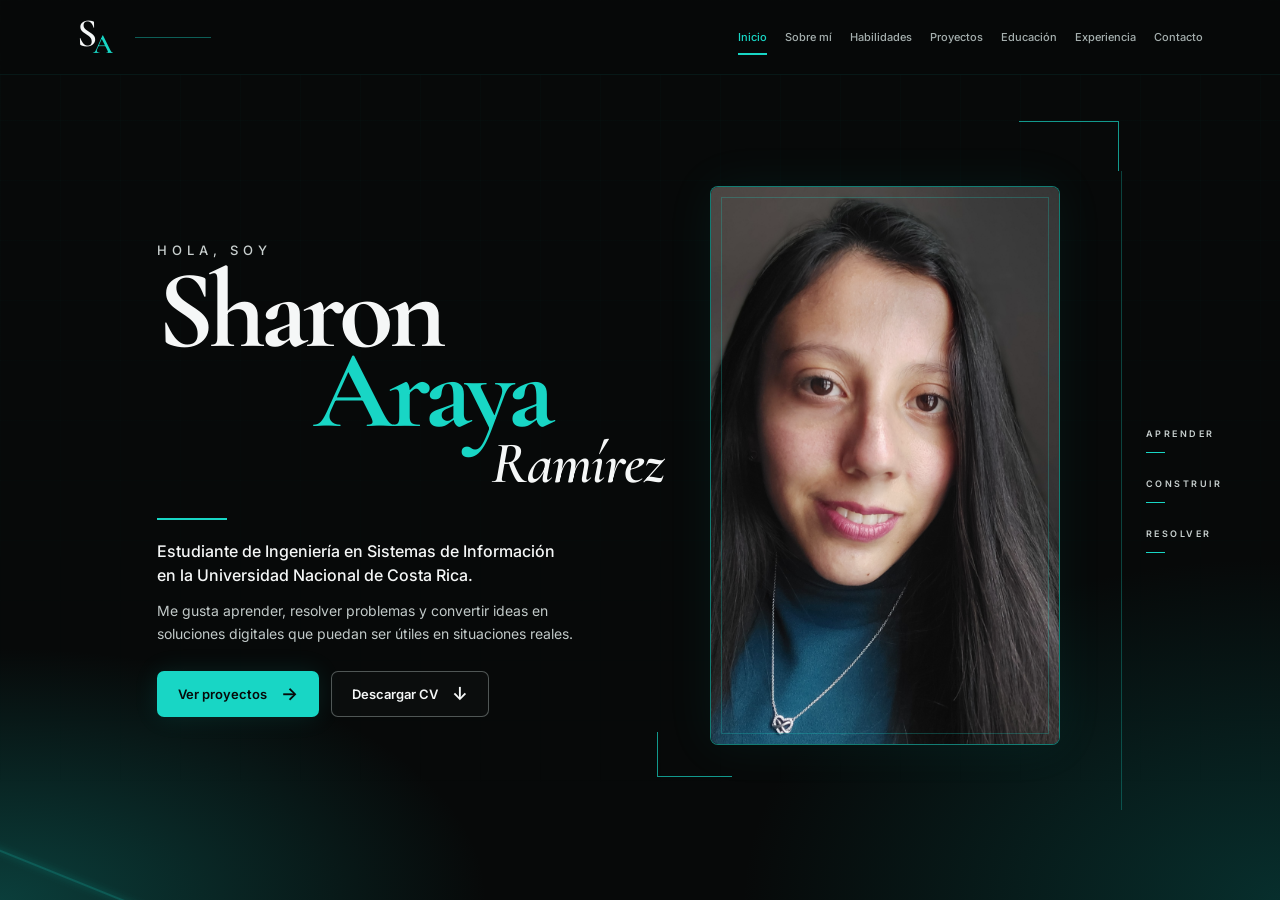
==== commit c9d90775: "Inicio" ====
--- a/index.html
+++ b/index.html
@@ -33,7 +33,7 @@
                 <div class="hero-accent" aria-hidden="true"></div>
 
                 <h2>
-                    Estudiante de Ingeniería en Sistemas de Información
+                    Estudiante de Ingeniería en Sistemas de Información<br>
                     en la Universidad Nacional de Costa Rica.
                 </h2>
                 <p class="hero-description">
--- a/css/style.css
+++ b/css/style.css
@@ -133,19 +133,19 @@
 }
 
 .hero h2 {
-    max-width: 500px;
+    max-width: 460px;
     margin-bottom: 12px;
     color: var(--white);
-    font-size: clamp(17px, 1.55vw, 21px);
+    font-size: 16px;
     font-weight: 500;
     line-height: 1.45;
 }
 
 .hero-description {
-    max-width: 470px;
+    max-width: 420px;
     margin-bottom: 26px;
     color: #c1c9c8;
-    font-size: 15px;
+    font-size: 14px;
     line-height: 1.65;
 }
 
@@ -201,16 +201,17 @@
     position: relative;
     z-index: 1;
     width: min(41vw, 500px);
-    height: min(70vh, 570px);
+    height: min(77.3vh, 594px);
     min-height: 410px;
     flex: 1 1 41%;
+    transform: translate(-36px, -28px);
 }
 
 .image-frame {
     position: absolute;
     right: 7%;
     bottom: 0;
-    width: min(82%, 390px);
+    width: min(92%, 390px);
     height: 94%;
     overflow: hidden;
     border: 1px solid rgba(24, 214, 197, 0.55);
@@ -305,6 +306,12 @@
 
     .hero-image-container {
         width: 38vw;
+        height: min(70vh, 570px);
+        transform: none;
+    }
+
+    .image-frame {
+        width: min(82%, 390px);
     }
 
     .hero-side-note {
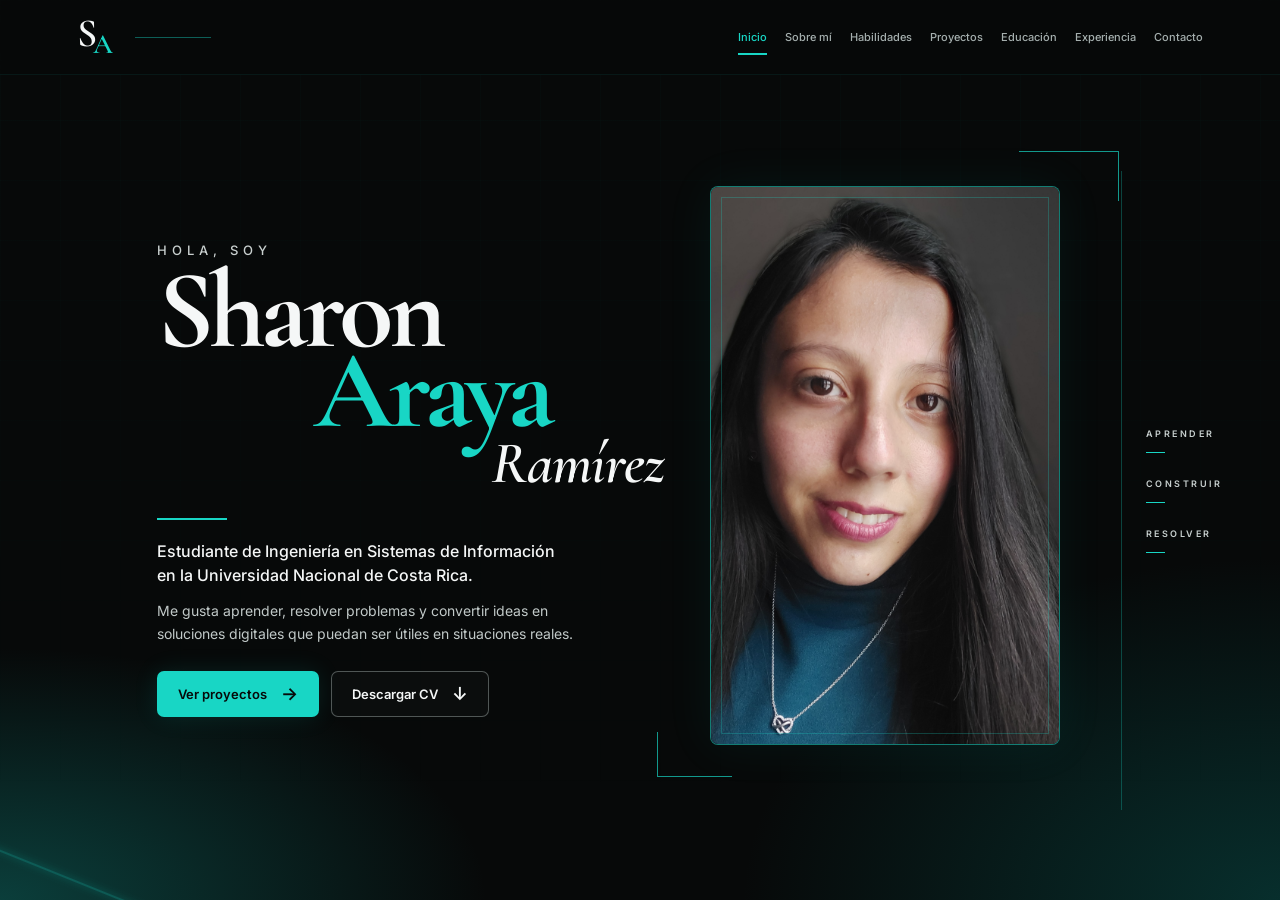
==== commit ac93b785: "." ====
--- a/index.html
+++ b/index.html
@@ -7,7 +7,7 @@
     <title>Sharon Araya | Ingeniería en Sistemas</title>
 
     <link rel="stylesheet" href="css/style.css">
-    <link rel="stylesheet" href="css/header.css">
+    <link rel="stylesheet" href="css/header.css?v=3">
     <link rel="preconnect" href="https://fonts.googleapis.com">
     <link rel="preconnect" href="https://fonts.gstatic.com" crossorigin>
     <link
--- a/css/style.css
+++ b/css/style.css
@@ -246,7 +246,7 @@
 }
 
 .line-one {
-    top: -30px;
+    top: 0;
     right: -32px;
     width: 100px;
     height: 50px;
--- a/css/header.css
+++ b/css/header.css
@@ -5,27 +5,61 @@
 }
 
 .navbar {
-    position: relative;
+    position: fixed;
+    top: 0;
+    left: 0;
     z-index: 1000;
     display: flex;
-    width: 100%;
+    width: 100vw;
+    height: 75px;
     min-height: 75px;
     align-items: center;
     justify-content: space-between;
     gap: 20px;
-    padding: 0 clamp(24px, 5vw, 48px);
-}
-
-.navbar--home {
-    position: fixed;
-    top: 0;
-    left: 0;
-    height: 75px;
-    min-height: 75px;
-    padding: 0 6%;
+    padding: 0 6vw;
     border-bottom: 1px solid rgba(24, 214, 197, 0.08);
     background: rgba(7, 9, 9, 0.82);
     backdrop-filter: blur(12px);
+}
+
+body > .site-frame {
+    position: relative;
+    display: flex;
+    width: 100%;
+    min-height: 100vh;
+    min-height: 100svh;
+    flex-direction: column;
+    margin: 0;
+    padding-top: 75px;
+    overflow: visible;
+    border: 0;
+    border-radius: 0;
+    background:
+        radial-gradient(ellipse 38% 28% at 0% 100%, rgba(15, 125, 118, 0.28), transparent 100%),
+        radial-gradient(ellipse 42% 38% at 100% 100%, rgba(8, 103, 98, 0.24), transparent 100%),
+        linear-gradient(145deg, #091012, #070909 72%);
+    box-shadow: none;
+}
+
+body > .site-frame > main {
+    position: relative;
+    z-index: 1;
+}
+
+body > .site-frame::after {
+    position: absolute;
+    z-index: 0;
+    bottom: 100px;
+    left: -24px;
+    width: min(23vw, 250px);
+    height: 2px;
+    transform: rotate(22deg);
+    transform-origin: left center;
+    background: rgba(24, 214, 197, 0.24);
+    box-shadow: 0 0 7px 1px rgba(24, 214, 197, 0.18);
+    filter: blur(0.7px);
+    content: "";
+    pointer-events: none;
 }
 
 .logo {
@@ -147,18 +181,14 @@
 
 @media (max-width: 760px) {
     .navbar {
-        min-height: 68px;
-        padding: 0 20px;
-    }
-
-    .navbar--home {
         height: 75px;
         min-height: 75px;
+        padding: 0 20px;
     }
 }
 
 @media (max-width: 500px) {
-    .navbar--home {
-        padding: 0 5%;
+    .navbar {
+        padding: 0 5vw;
     }
 }
